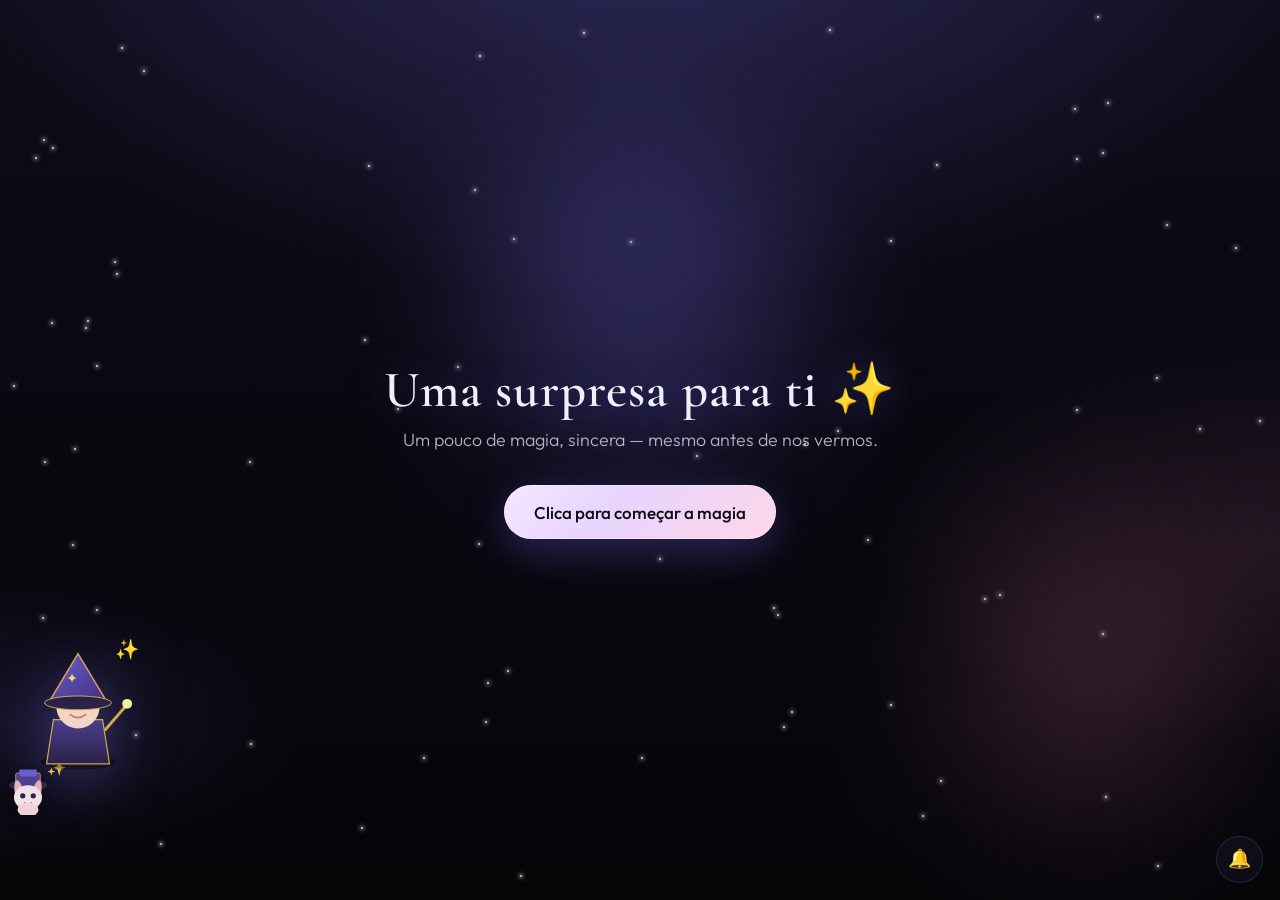
==== index.html @ 9fe5b40e "Surpresa mágica: baralho com elogios e animações Made-with: Cursor" ====
<!DOCTYPE html>
<html lang="pt-BR">
<head>
  <meta charset="UTF-8" />
  <meta name="viewport" content="width=device-width, initial-scale=1.0" />
  <title>Uma surpresa para ti ✨</title>
  <link rel="preconnect" href="https://fonts.googleapis.com" />
  <link rel="preconnect" href="https://fonts.gstatic.com" crossorigin />
  <link href="https://fonts.googleapis.com/css2?family=Cormorant+Garamond:ital,wght@0,500;0,600;1,500&family=Outfit:wght@300;400;500;600&display=swap" rel="stylesheet" />
  <link rel="stylesheet" href="style.css" />
</head>
<body>
  <div class="sky" aria-hidden="true">
    <div class="sky-gradient"></div>
    <div class="stars" id="stars"></div>
    <div class="twinkles" id="twinkles"></div>
  </div>

  <div class="glow-orbs" aria-hidden="true">
    <div class="orb orb-a"></div>
    <div class="orb orb-b"></div>
  </div>

  <!-- Bonequinho mágico (decoração) -->
  <div class="wizard-buddy" aria-hidden="true">
    <svg class="wizard-buddy__svg" viewBox="0 0 120 140" width="120" height="140" role="img">
      <title>Mágico fofo</title>
      <defs>
        <linearGradient id="wizHat" x1="0%" y1="0%" x2="100%" y2="100%">
          <stop offset="0%" style="stop-color:#6b5fd4" />
          <stop offset="100%" style="stop-color:#3d2f7a" />
        </linearGradient>
        <linearGradient id="wizRobe" x1="0%" y1="0%" x2="0%" y2="100%">
          <stop offset="0%" style="stop-color:#4a3f8c" />
          <stop offset="100%" style="stop-color:#2a2248" />
        </linearGradient>
      </defs>
      <ellipse cx="60" cy="128" rx="38" ry="8" fill="rgba(0,0,0,0.35)" />
      <!-- barba -->
      <path d="M38 88 Q60 118 82 88 Q78 102 60 108 Q42 102 38 88" fill="#c9b8e8" opacity="0.9" />
      <!-- robe -->
      <path d="M35 85 L28 130 L92 130 L85 85 Z" fill="url(#wizRobe)" stroke="#d4a84b" stroke-width="1.2" />
      <!-- face -->
      <circle cx="60" cy="72" r="22" fill="#f5d4c8" />
      <!-- olhos -->
      <circle cx="52" cy="70" r="3.5" fill="#2a2248" />
      <circle cx="68" cy="70" r="3.5" fill="#2a2248" />
      <circle cx="53" cy="69" r="1.2" fill="#fff" />
      <circle cx="69" cy="69" r="1.2" fill="#fff" />
      <!-- sorriso -->
      <path d="M52 80 Q60 86 68 80" fill="none" stroke="#c47a6a" stroke-width="1.8" stroke-linecap="round" />
      <!-- chapéu -->
      <path d="M30 68 L60 18 L90 68 Q60 62 30 68 Z" fill="url(#wizHat)" stroke="#d4a84b" stroke-width="1.5" />
      <ellipse cx="60" cy="68" rx="34" ry="7" fill="#2a2248" stroke="#d4a84b" stroke-width="1" />
      <text x="48" y="48" font-size="14" fill="#ffd866">✦</text>
      <!-- varinha -->
      <line x1="88" y1="95" x2="108" y2="72" stroke="#d4a84b" stroke-width="3" stroke-linecap="round" />
      <circle cx="110" cy="69" r="5" fill="#fff8a8" opacity="0.95" />
    </svg>
    <span class="wizard-buddy__spark" aria-hidden="true">✨</span>
  </div>

  <!-- Coelhinho mágico a passar pelo ecrã -->
  <div class="rabbit-runway" aria-hidden="true">
    <div class="rabbit-racer">
      <div class="rabbit-racer__bob">
        <svg class="rabbit-racer__svg" viewBox="0 0 64 56" width="56" height="49" role="img">
          <title>Coelho mágico</title>
          <ellipse cx="32" cy="22" rx="22" ry="6" fill="#2a2248" />
          <rect x="18" y="8" width="28" height="16" rx="2" fill="#4a3f8c" stroke="#d4a84b" stroke-width="1" />
          <rect x="22" y="4" width="20" height="8" rx="1" fill="#6b5fd4" />
          <ellipse cx="22" cy="30" rx="5" ry="14" fill="#e8b4b8" transform="rotate(-12 22 30)" />
          <ellipse cx="42" cy="30" rx="5" ry="14" fill="#e8b4b8" transform="rotate(12 42 30)" />
          <ellipse cx="32" cy="36" rx="16" ry="14" fill="#f5e6e8" />
          <circle cx="26" cy="34" r="3" fill="#2a2248" />
          <circle cx="38" cy="34" r="3" fill="#2a2248" />
          <path d="M28 42 Q32 46 36 42" fill="none" stroke="#c47a6a" stroke-width="1.5" stroke-linecap="round" />
          <ellipse cx="32" cy="50" rx="12" ry="8" fill="#f0d4d8" />
        </svg>
        <span class="rabbit-racer__stars" aria-hidden="true">✨</span>
      </div>
    </div>
  </div>

  <main class="stage">
    <section class="panel intro-panel" id="intro-panel" aria-labelledby="main-title">
      <h1 class="title" id="main-title">Uma surpresa para ti ✨</h1>
      <p class="subtitle">Um pouco de magia, sincera — mesmo antes de nos vermos.</p>
      <button type="button" class="btn btn-primary" id="start-btn">
        Clica para começar a magia
      </button>
    </section>

    <section
      class="panel magic-panel"
      id="magic-panel"
      hidden
      aria-live="polite"
      aria-label="Escolhe as cartas"
    >
      <div class="magic-veil" id="magic-veil"></div>

      <div class="fan-wrap" id="fan-wrap">
        <div class="fan" id="fan" role="group" aria-label="Baralho aberto"></div>
      </div>

      <p class="phase-text" id="phase-text"></p>

      <div class="choice-result" id="choice-result" hidden>
        <p class="log-title" id="log-title">Elogios que já revelaste ✨</p>
        <ul class="compliments-log" id="compliments-log" aria-label="Elogios revelados"></ul>
      </div>
    </section>

    <button
      type="button"
      class="btn-sound"
      id="sound-toggle"
      aria-pressed="true"
      title="Ligar ou desligar sons"
    >
      <span class="sound-on" aria-hidden="true">🔔</span>
      <span class="sound-off" hidden aria-hidden="true">🔕</span>
    </button>
  </main>

  <script src="script.js"></script>
</body>
</html>
---- style.css ----
:root {
  --ink: #0a0a12;
  --ink-mid: #12121f;
  --violet: #6b5fd4;
  --rose: #e879a8;
  --gold: #d4a84b;
  --mist: rgba(230, 228, 255, 0.12);
  --text: #f0eef8;
  --text-soft: rgba(240, 238, 248, 0.72);
  --card-w: clamp(7.5rem, 22vw, 10.5rem);
  --card-w-fan: clamp(7.25rem, 18vw, 10.25rem);
  --radius-card: 0.65rem;
  --font-display: "Cormorant Garamond", Georgia, serif;
  --font-ui: "Outfit", system-ui, sans-serif;
}

*,
*::before,
*::after {
  box-sizing: border-box;
}

html {
  font-size: clamp(15px, 2.4vw, 17px);
}

body {
  margin: 0;
  min-height: 100dvh;
  font-family: var(--font-ui);
  color: var(--text);
  background: var(--ink);
  overflow-x: hidden;
}

.sky {
  position: fixed;
  inset: 0;
  z-index: 0;
  pointer-events: none;
}

.sky-gradient {
  position: absolute;
  inset: 0;
  background:
    radial-gradient(ellipse 100% 80% at 50% -10%, rgba(107, 95, 212, 0.35) 0%, transparent 55%),
    radial-gradient(ellipse 70% 50% at 100% 60%, rgba(232, 121, 168, 0.12) 0%, transparent 45%),
    radial-gradient(ellipse 60% 40% at 0% 80%, rgba(107, 95, 212, 0.15) 0%, transparent 40%),
    linear-gradient(180deg, #0c0c18 0%, #08080f 50%, #050508 100%);
}

.stars,
.twinkles {
  position: absolute;
  inset: 0;
}

.star-dot {
  position: absolute;
  width: 2px;
  height: 2px;
  border-radius: 50%;
  background: #fff;
  box-shadow: 0 0 4px 1px rgba(255, 255, 255, 0.8);
  opacity: 0.85;
  animation: twinkle var(--t, 3s) ease-in-out infinite;
  animation-delay: var(--d, 0s);
}

@keyframes twinkle {
  0%,
  100% {
    opacity: 0.25;
    transform: scale(0.7);
  }
  50% {
    opacity: 1;
    transform: scale(1.15);
  }
}

.twinkle-spark {
  position: absolute;
  width: 3px;
  height: 3px;
  background: radial-gradient(circle, #fff 0%, transparent 70%);
  opacity: 0.5;
  animation: drift 12s linear infinite;
  animation-delay: var(--dd, 0s);
}

@keyframes drift {
  0% {
    transform: translateY(0) translateX(0);
  }
  100% {
    transform: translateY(-100vh) translateX(20px);
  }
}

.glow-orbs {
  position: fixed;
  inset: 0;
  z-index: 1;
  pointer-events: none;
}

.orb {
  position: absolute;
  border-radius: 50%;
  filter: blur(80px);
  opacity: 0.35;
}

.orb-a {
  width: min(50vw, 320px);
  height: min(50vw, 320px);
  background: var(--violet);
  top: 15%;
  left: 50%;
  transform: translateX(-50%);
}

.orb-b {
  width: min(40vw, 260px);
  height: min(40vw, 260px);
  background: var(--rose);
  bottom: 10%;
  right: 5%;
  opacity: 0.2;
}

.wizard-buddy {
  position: fixed;
  z-index: 5;
  left: clamp(0.35rem, 2.5vw, 1.1rem);
  bottom: clamp(5rem, 14vh, 7.5rem);
  pointer-events: none;
  animation: wizard-float 3.8s ease-in-out infinite;
  filter: drop-shadow(0 10px 28px rgba(107, 95, 212, 0.5));
}

.wizard-buddy__svg {
  display: block;
  width: clamp(76px, 24vw, 118px);
  height: auto;
}

.wizard-buddy__spark {
  position: absolute;
  top: 0;
  right: -0.15rem;
  font-size: 1.15rem;
  animation: spark-twinkle 1.6s ease-in-out infinite;
}

@keyframes wizard-float {
  0%,
  100% {
    transform: translateY(0);
  }
  50% {
    transform: translateY(-11px);
  }
}

@keyframes spark-twinkle {
  0%,
  100% {
    opacity: 0.55;
    transform: scale(1);
  }
  50% {
    opacity: 1;
    transform: scale(1.2);
  }
}

.rabbit-runway {
  position: fixed;
  left: 0;
  width: 100%;
  bottom: clamp(3.25rem, 9vh, 6.25rem);
  height: 58px;
  z-index: 4;
  pointer-events: none;
  overflow: hidden;
}

.rabbit-racer {
  position: absolute;
  left: 0;
  bottom: 0;
  will-change: transform;
  animation: rabbit-sprint 20s linear infinite;
}

.rabbit-racer__bob {
  display: inline-block;
  animation: rabbit-hop 0.52s ease-in-out infinite;
}

.rabbit-racer__svg {
  display: block;
  filter: drop-shadow(0 5px 14px rgba(0, 0, 0, 0.45));
}

.rabbit-racer__stars {
  position: absolute;
  top: -8px;
  right: -10px;
  font-size: 0.9rem;
  animation: spark-twinkle 1.1s ease-in-out infinite;
}

@keyframes rabbit-sprint {
  0% {
    transform: translateX(-90px);
  }
  100% {
    transform: translateX(calc(100vw + 90px));
  }
}

@keyframes rabbit-hop {
  0%,
  100% {
    transform: translateY(0);
  }
  50% {
    transform: translateY(-14px);
  }
}

.stage {
  position: relative;
  z-index: 2;
  min-height: 100dvh;
  display: flex;
  align-items: center;
  justify-content: center;
  padding: clamp(1.25rem, 4vw, 2.5rem);
}

.panel {
  width: min(100%, 52rem);
  text-align: center;
}

.intro-panel {
  animation: enter-up 1s ease-out both;
}

@keyframes enter-up {
  from {
    opacity: 0;
    transform: translateY(18px);
  }
  to {
    opacity: 1;
    transform: translateY(0);
  }
}

.intro-panel.is-out {
  animation: fade-out 0.7s ease forwards;
  pointer-events: none;
}

@keyframes fade-out {
  to {
    opacity: 0;
    transform: scale(0.98);
  }
}

.title {
  font-family: var(--font-display);
  font-weight: 600;
  font-size: clamp(2rem, 6vw, 3rem);
  line-height: 1.15;
  margin: 0 0 0.5rem;
  letter-spacing: 0.02em;
  text-shadow: 0 0 40px rgba(107, 95, 212, 0.45);
}

.subtitle {
  margin: 0 0 2rem;
  color: var(--text-soft);
  font-weight: 300;
  font-size: 1.05rem;
}

.btn {
  font-family: var(--font-ui);
  font-weight: 500;
  font-size: 1rem;
  padding: 0.95em 1.75em;
  border: none;
  border-radius: 999px;
  cursor: pointer;
  transition: transform 0.2s ease, box-shadow 0.2s ease;
}

.btn-primary {
  color: var(--ink);
  background: linear-gradient(135deg, #f5e6ff 0%, #e8d4ff 40%, #ffd6e8 100%);
  box-shadow:
    0 0 0 1px rgba(255, 255, 255, 0.35) inset,
    0 12px 40px rgba(107, 95, 212, 0.35);
}

.btn-primary:hover {
  transform: translateY(-2px);
  box-shadow:
    0 0 0 1px rgba(255, 255, 255, 0.45) inset,
    0 16px 48px rgba(232, 121, 168, 0.3);
}

.btn-primary:active {
  transform: translateY(0);
}

.btn-primary:disabled {
  opacity: 0.6;
  cursor: wait;
  transform: none;
}

.magic-panel {
  position: relative;
  display: flex;
  flex-direction: column;
  align-items: center;
  gap: 1.75rem;
  opacity: 0;
  animation: fade-in 0.9s ease 0.35s forwards;
}

.magic-panel[hidden] {
  display: none !important;
}

@keyframes fade-in {
  to {
    opacity: 1;
  }
}

.magic-veil {
  position: fixed;
  inset: 0;
  z-index: -1;
  margin: calc(-50dvh + 50%) calc(-50vw + 50%);
  width: 100vw;
  height: 100dvh;
  pointer-events: none;
  opacity: 0;
  background: radial-gradient(circle at 50% 40%, rgba(107, 95, 212, 0.25) 0%, transparent 55%);
  transition: opacity 1.2s ease;
}

.magic-veil.is-lit {
  opacity: 1;
}

.fan-wrap {
  perspective: 1200px;
  width: 100%;
  max-width: 52rem;
  margin: 0 auto;
  padding: 0.35rem clamp(0.35rem, 2vw, 1rem) 0.75rem;
  overflow-x: auto;
  overflow-y: visible;
  -webkit-overflow-scrolling: touch;
  scrollbar-color: rgba(212, 168, 75, 0.45) rgba(255, 255, 255, 0.06);
  scrollbar-width: thin;
}

.fan-wrap.pop-in .fan {
  animation: fan-enter 0.85s cubic-bezier(0.34, 1.12, 0.64, 1) both;
}

@keyframes fan-enter {
  from {
    opacity: 0;
    transform: translateY(1.25rem) rotateX(14deg) scale(0.94);
  }
  to {
    opacity: 1;
    transform: translateY(0) rotateX(0deg) scale(1);
  }
}

.fan {
  display: flex;
  flex-wrap: wrap;
  justify-content: center;
  align-content: flex-start;
  align-items: flex-start;
  gap: clamp(0.65rem, 2.2vw, 1.25rem);
  width: max-content;
  max-width: 100%;
  min-width: min(100%, max-content);
  margin: 0 auto;
  min-height: calc(var(--card-w-fan) * 1.42 + 0.5rem);
  padding-bottom: 0.35rem;
  transform-style: preserve-3d;
}

.pick-card {
  position: relative;
  flex: 0 0 auto;
  padding: 0;
  border: none;
  background: transparent;
  cursor: pointer;
  transform-origin: 50% 100%;
  transition: transform 0.3s ease, filter 0.25s ease;
  -webkit-tap-highlight-color: transparent;
}

.pick-card:nth-child(odd) {
  transform: rotate(-2.5deg);
}

.pick-card:nth-child(even) {
  transform: rotate(2.5deg);
}

.pick-card:focus-visible {
  outline: 2px solid rgba(212, 168, 75, 0.9);
  outline-offset: 6px;
  border-radius: var(--radius-card);
}

.pick-card.is-revealed {
  cursor: default;
  transform: rotate(0deg) scale(1.02);
  filter: drop-shadow(0 0 18px rgba(212, 168, 75, 0.35));
}

.pick-card-inner {
  display: block;
  transition: transform 0.28s ease;
}

.pick-card:hover:not(.is-revealed) .pick-card-inner {
  transform: translateY(-10px) scale(1.04);
}

.fan-card-flip {
  width: var(--card-w-fan);
  height: calc(var(--card-w-fan) * 1.4);
  perspective: 900px;
}

.fan-card-flip .card-flip-inner {
  position: relative;
  width: 100%;
  height: 100%;
  transform-style: preserve-3d;
  transition: transform 0.95s cubic-bezier(0.4, 0, 0.2, 1);
}

.fan-card-flip .card-flip-inner.is-flipped {
  transform: rotateY(180deg);
}

.fan-card-flip .card {
  width: var(--card-w-fan);
  height: calc(var(--card-w-fan) * 1.4);
}

.fan-card-flip .card--back,
.fan-card-flip .card--face {
  position: absolute;
  inset: 0;
  backface-visibility: hidden;
  -webkit-backface-visibility: hidden;
}

.fan-card-flip .card--face {
  transform: rotateY(180deg);
}

.card--face.card--compliment {
  display: flex;
  flex-direction: column;
  align-items: center;
  justify-content: center;
  padding: 0.55rem 0.5rem 0.65rem;
  text-align: center;
  gap: 0.35rem;
}

.card-face-mark {
  position: absolute;
  top: 0.45rem;
  left: 50%;
  transform: translateX(-50%);
  font-size: 1.05rem;
  line-height: 1;
  opacity: 0.9;
}

.card-compliment-text {
  font-family: var(--font-display);
  font-size: clamp(0.78rem, 2.15vw, 1rem);
  line-height: 1.38;
  font-weight: 600;
  font-style: italic;
  margin: 1.15rem 0 0;
  color: #2a2238;
  max-height: calc(var(--card-w-fan) * 1.15);
  overflow: hidden;
  display: -webkit-box;
  -webkit-line-clamp: 7;
  -webkit-box-orient: vertical;
}

.card {
  width: var(--card-w);
  height: calc(var(--card-w) * 1.4);
  border-radius: var(--radius-card);
  box-shadow:
    0 4px 6px rgba(0, 0, 0, 0.35),
    0 18px 40px rgba(0, 0, 0, 0.45);
}

.card--back {
  background:
    linear-gradient(145deg, rgba(255, 255, 255, 0.1) 0%, transparent 40%),
    linear-gradient(135deg, #1e1a35 0%, #2d2650 35%, #1a1530 100%);
  border: 2px solid rgba(212, 168, 75, 0.55);
  background-image:
    radial-gradient(circle at 30% 30%, rgba(212, 168, 75, 0.15) 0%, transparent 45%),
    repeating-linear-gradient(
      -28deg,
      transparent,
      transparent 3px,
      rgba(212, 168, 75, 0.06) 3px,
      rgba(212, 168, 75, 0.06) 4px
    ),
    linear-gradient(135deg, #1e1a35 0%, #2d2650 50%, #15122a 100%);
}

.card--face {
  background: linear-gradient(165deg, #fdfcff 0%, #f0e8ff 100%);
  border: 1px solid rgba(0, 0, 0, 0.08);
  display: grid;
  place-items: center;
  position: relative;
  color: #1a1528;
}

.card--face.is-red {
  color: #c41e3a;
}

.card-corner {
  position: absolute;
  display: flex;
  flex-direction: column;
  align-items: center;
  font-family: var(--font-display);
  line-height: 1;
  font-weight: 600;
}

.card-corner--tl {
  top: 0.5rem;
  left: 0.55rem;
  font-size: clamp(0.95rem, 3vw, 1.15rem);
}

.card-corner--br {
  bottom: 0.5rem;
  right: 0.55rem;
  transform: rotate(180deg);
  font-size: clamp(0.95rem, 3vw, 1.15rem);
}

.card-center-suit {
  font-size: clamp(2.5rem, 10vw, 3.75rem);
  opacity: 0.92;
}

.card-rank {
  display: block;
}

.card-suit {
  display: block;
  font-size: 0.95em;
  margin-top: 0.1em;
}

.phase-text {
  font-family: var(--font-display);
  font-size: clamp(1.2rem, 3.6vw, 1.55rem);
  font-style: italic;
  color: var(--text-soft);
  margin: 0;
  min-height: 2.5em;
  max-width: 24rem;
  line-height: 1.45;
  opacity: 0;
  transform: translateY(10px);
  transition: opacity 0.75s ease, transform 0.75s ease;
}

.phase-text.phase-text--show {
  opacity: 1;
  transform: translateY(0);
}

.choice-result {
  width: 100%;
  max-width: 32rem;
  margin: 0.75rem auto 0;
  text-align: left;
}

.choice-result[hidden] {
  display: none !important;
}

.log-title {
  font-family: var(--font-display);
  font-size: clamp(1.05rem, 3vw, 1.3rem);
  font-weight: 600;
  margin: 0 0 0.65rem;
  color: var(--text-soft);
  text-align: center;
}

.compliments-log {
  list-style: none;
  margin: 0;
  padding: 0;
  display: flex;
  flex-direction: column;
  gap: 0.55rem;
}

.compliments-log li {
  font-family: var(--font-display);
  font-size: clamp(0.95rem, 2.8vw, 1.12rem);
  line-height: 1.45;
  padding: 0.65rem 0.85rem;
  border-radius: 0.65rem;
  background: rgba(255, 255, 255, 0.06);
  border: 1px solid rgba(212, 168, 75, 0.2);
  color: var(--text);
  animation: log-item-in 0.55s ease both;
}

@keyframes log-item-in {
  from {
    opacity: 0;
    transform: translateX(-8px);
  }
  to {
    opacity: 1;
    transform: translateX(0);
  }
}

.btn-sound {
  position: fixed;
  bottom: 1rem;
  right: 1rem;
  z-index: 10;
  width: 2.75rem;
  height: 2.75rem;
  border-radius: 50%;
  border: 1px solid var(--mist);
  background: rgba(20, 18, 35, 0.65);
  backdrop-filter: blur(8px);
  cursor: pointer;
  font-size: 1.1rem;
  line-height: 1;
  display: grid;
  place-items: center;
  transition: background 0.2s ease, transform 0.2s ease;
}

.btn-sound:hover {
  background: rgba(40, 36, 65, 0.8);
  transform: scale(1.05);
}

.btn-sound[aria-pressed="false"] {
  opacity: 0.75;
}

@media (prefers-reduced-motion: reduce) {
  *,
  *::before,
  *::after {
    animation-duration: 0.01ms !important;
    animation-iteration-count: 1 !important;
    transition-duration: 0.01ms !important;
  }

  .intro-panel {
    animation: none;
    opacity: 1;
  }

  .magic-panel {
    animation: none;
    opacity: 1;
  }

  .fan-card-flip .card-flip-inner {
    transition: none;
  }

  .fan-card-flip .card-flip-inner.is-flipped {
    transform: rotateY(180deg);
  }

  .wizard-buddy,
  .rabbit-racer,
  .rabbit-racer__bob,
  .wizard-buddy__spark,
  .rabbit-racer__stars {
    animation: none !important;
  }

  .rabbit-racer {
    transform: translateX(35vw);
  }
}

@media (max-width: 520px) {
  .wizard-buddy {
    bottom: auto;
    top: clamp(4.5rem, 14vw, 6rem);
    left: 0.35rem;
  }

  .rabbit-runway {
    bottom: 3.5rem;
  }
}

@media (min-width: 900px) {
  .rabbit-racer {
    animation-duration: 26s;
  }
}
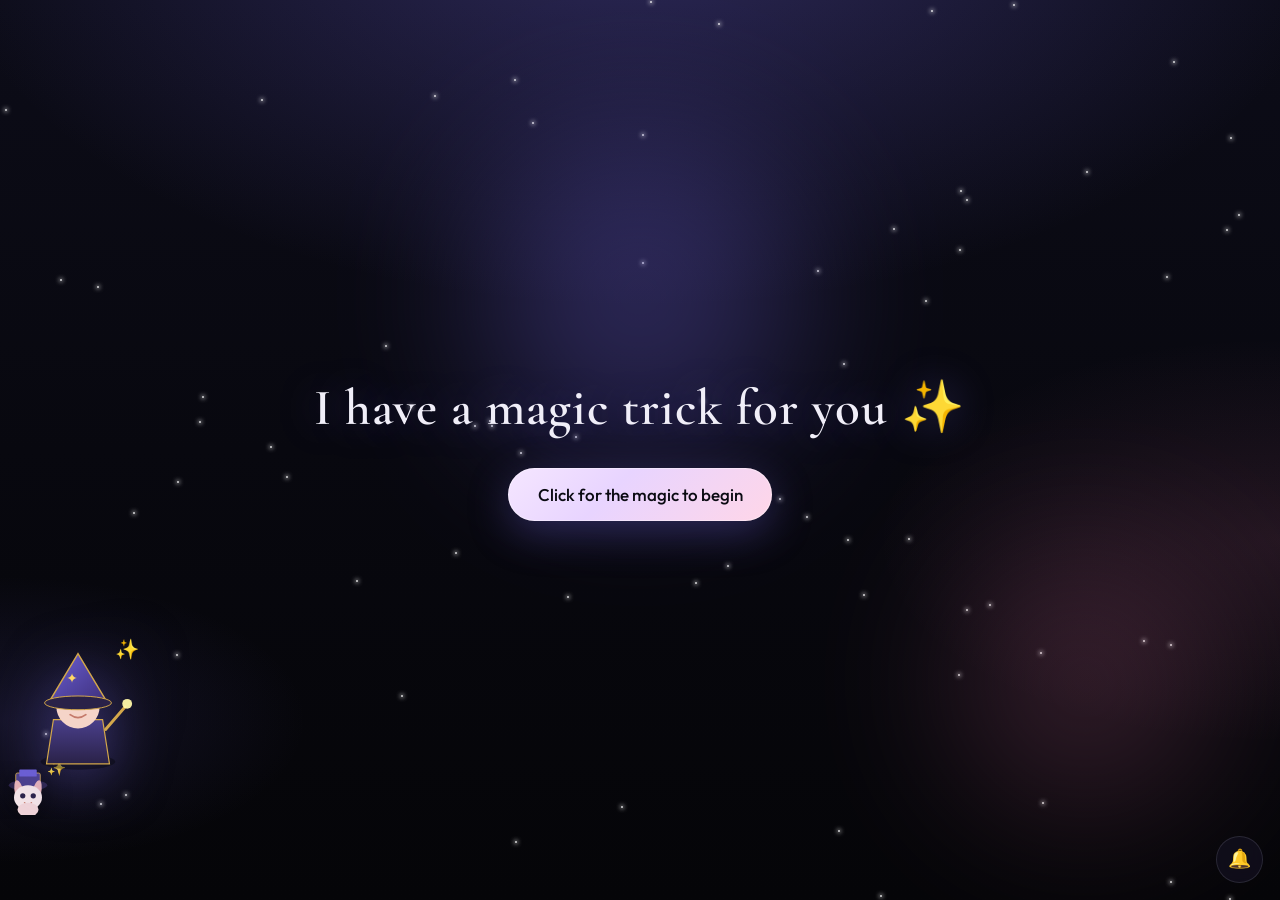
==== commit 43e03f77: "Switch site copy to English; simplify intro headline and CTA Made-with: Cursor" ====
--- a/index.html
+++ b/index.html
@@ -1,9 +1,9 @@
 <!DOCTYPE html>
-<html lang="pt-BR">
+<html lang="en">
 <head>
   <meta charset="UTF-8" />
   <meta name="viewport" content="width=device-width, initial-scale=1.0" />
-  <title>Uma surpresa para ti ✨</title>
+  <title>I have a magic trick for you ✨</title>
   <link rel="preconnect" href="https://fonts.googleapis.com" />
   <link rel="preconnect" href="https://fonts.gstatic.com" crossorigin />
   <link href="https://fonts.googleapis.com/css2?family=Cormorant+Garamond:ital,wght@0,500;0,600;1,500&family=Outfit:wght@300;400;500;600&display=swap" rel="stylesheet" />
@@ -21,10 +21,9 @@
     <div class="orb orb-b"></div>
   </div>
 
-  <!-- Bonequinho mágico (decoração) -->
   <div class="wizard-buddy" aria-hidden="true">
     <svg class="wizard-buddy__svg" viewBox="0 0 120 140" width="120" height="140" role="img">
-      <title>Mágico fofo</title>
+      <title>Friendly little wizard</title>
       <defs>
         <linearGradient id="wizHat" x1="0%" y1="0%" x2="100%" y2="100%">
           <stop offset="0%" style="stop-color:#6b5fd4" />
@@ -60,12 +59,11 @@
     <span class="wizard-buddy__spark" aria-hidden="true">✨</span>
   </div>
 
-  <!-- Coelhinho mágico a passar pelo ecrã -->
   <div class="rabbit-runway" aria-hidden="true">
     <div class="rabbit-racer">
       <div class="rabbit-racer__bob">
         <svg class="rabbit-racer__svg" viewBox="0 0 64 56" width="56" height="49" role="img">
-          <title>Coelho mágico</title>
+          <title>Magic rabbit</title>
           <ellipse cx="32" cy="22" rx="22" ry="6" fill="#2a2248" />
           <rect x="18" y="8" width="28" height="16" rx="2" fill="#4a3f8c" stroke="#d4a84b" stroke-width="1" />
           <rect x="22" y="4" width="20" height="8" rx="1" fill="#6b5fd4" />
@@ -84,10 +82,9 @@
 
   <main class="stage">
     <section class="panel intro-panel" id="intro-panel" aria-labelledby="main-title">
-      <h1 class="title" id="main-title">Uma surpresa para ti ✨</h1>
-      <p class="subtitle">Um pouco de magia, sincera — mesmo antes de nos vermos.</p>
+      <h1 class="title" id="main-title">I have a magic trick for you ✨</h1>
       <button type="button" class="btn btn-primary" id="start-btn">
-        Clica para começar a magia
+        Click for the magic to begin
       </button>
     </section>
 
@@ -96,19 +93,19 @@
       id="magic-panel"
       hidden
       aria-live="polite"
-      aria-label="Escolhe as cartas"
+      aria-label="Choose your cards"
     >
       <div class="magic-veil" id="magic-veil"></div>
 
       <div class="fan-wrap" id="fan-wrap">
-        <div class="fan" id="fan" role="group" aria-label="Baralho aberto"></div>
+        <div class="fan" id="fan" role="group" aria-label="Spread deck"></div>
       </div>
 
       <p class="phase-text" id="phase-text"></p>
 
       <div class="choice-result" id="choice-result" hidden>
-        <p class="log-title" id="log-title">Elogios que já revelaste ✨</p>
-        <ul class="compliments-log" id="compliments-log" aria-label="Elogios revelados"></ul>
+        <p class="log-title" id="log-title">Compliments you have revealed ✨</p>
+        <ul class="compliments-log" id="compliments-log" aria-label="Revealed compliments"></ul>
       </div>
     </section>
 
@@ -117,7 +114,7 @@
       class="btn-sound"
       id="sound-toggle"
       aria-pressed="true"
-      title="Ligar ou desligar sons"
+      title="Turn sound on or off"
     >
       <span class="sound-on" aria-hidden="true">🔔</span>
       <span class="sound-off" hidden aria-hidden="true">🔕</span>
--- a/style.css
+++ b/style.css
@@ -280,7 +280,7 @@
   font-weight: 600;
   font-size: clamp(2rem, 6vw, 3rem);
   line-height: 1.15;
-  margin: 0 0 0.5rem;
+  margin: 0 0 1.75rem;
   letter-spacing: 0.02em;
   text-shadow: 0 0 40px rgba(107, 95, 212, 0.45);
 }
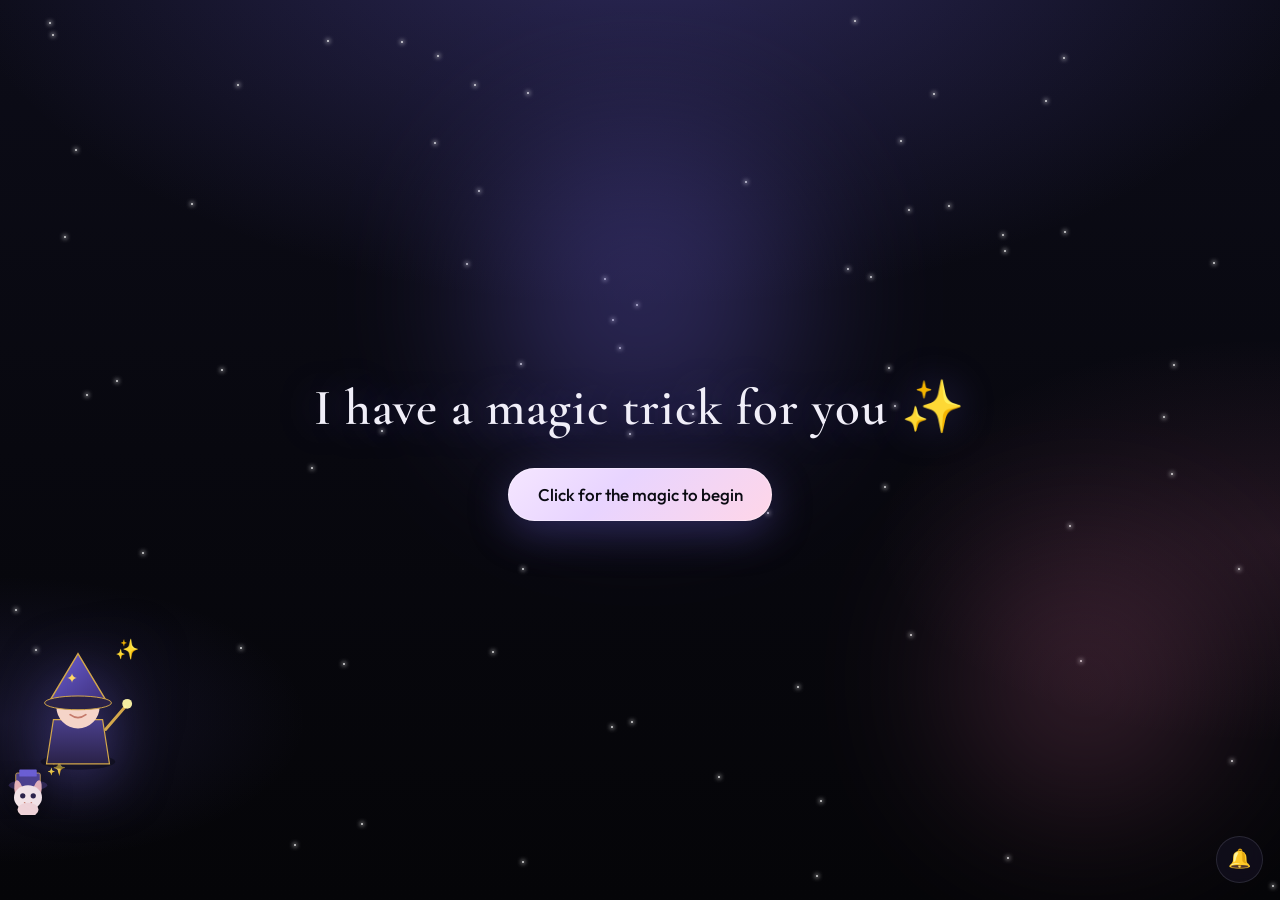
==== commit 228d76e9: "One word per card; assemble phrase in sentence order Made-with: Cursor" ====
--- a/index.html
+++ b/index.html
@@ -104,8 +104,8 @@
       <p class="phase-text" id="phase-text"></p>
 
       <div class="choice-result" id="choice-result" hidden>
-        <p class="log-title" id="log-title">Compliments you have revealed ✨</p>
-        <ul class="compliments-log" id="compliments-log" aria-label="Revealed compliments"></ul>
+        <p class="log-title" id="log-title">Your message ✨</p>
+        <p class="sentence-assembly" id="sentence-assembly" aria-live="polite"></p>
       </div>
     </section>
 
--- a/style.css
+++ b/style.css
@@ -507,7 +507,7 @@
 
 .card-compliment-text {
   font-family: var(--font-display);
-  font-size: clamp(0.78rem, 2.15vw, 1rem);
+  font-size: clamp(1.05rem, 3.2vw, 1.35rem);
   line-height: 1.38;
   font-weight: 600;
   font-style: italic;
@@ -634,6 +634,39 @@
   margin: 0 0 0.65rem;
   color: var(--text-soft);
   text-align: center;
+}
+
+.sentence-assembly {
+  font-family: var(--font-display);
+  font-size: clamp(1.15rem, 3.4vw, 1.45rem);
+  font-weight: 600;
+  font-style: italic;
+  line-height: 1.5;
+  margin: 0;
+  padding: 0.85rem 1rem;
+  border-radius: 0.65rem;
+  background: rgba(255, 255, 255, 0.06);
+  border: 1px solid rgba(212, 168, 75, 0.2);
+  color: var(--text);
+  text-align: center;
+  display: flex;
+  flex-wrap: wrap;
+  justify-content: center;
+  gap: 0.35rem 0.5rem;
+}
+
+.word-slot {
+  min-width: 2.25rem;
+  padding: 0.2rem 0.35rem;
+  border-radius: 0.35rem;
+  background: rgba(255, 255, 255, 0.04);
+  color: var(--text-soft);
+  transition: color 0.35s ease, background 0.35s ease;
+}
+
+.word-slot.is-revealed {
+  color: var(--text);
+  background: rgba(212, 168, 75, 0.12);
 }
 
 .compliments-log {
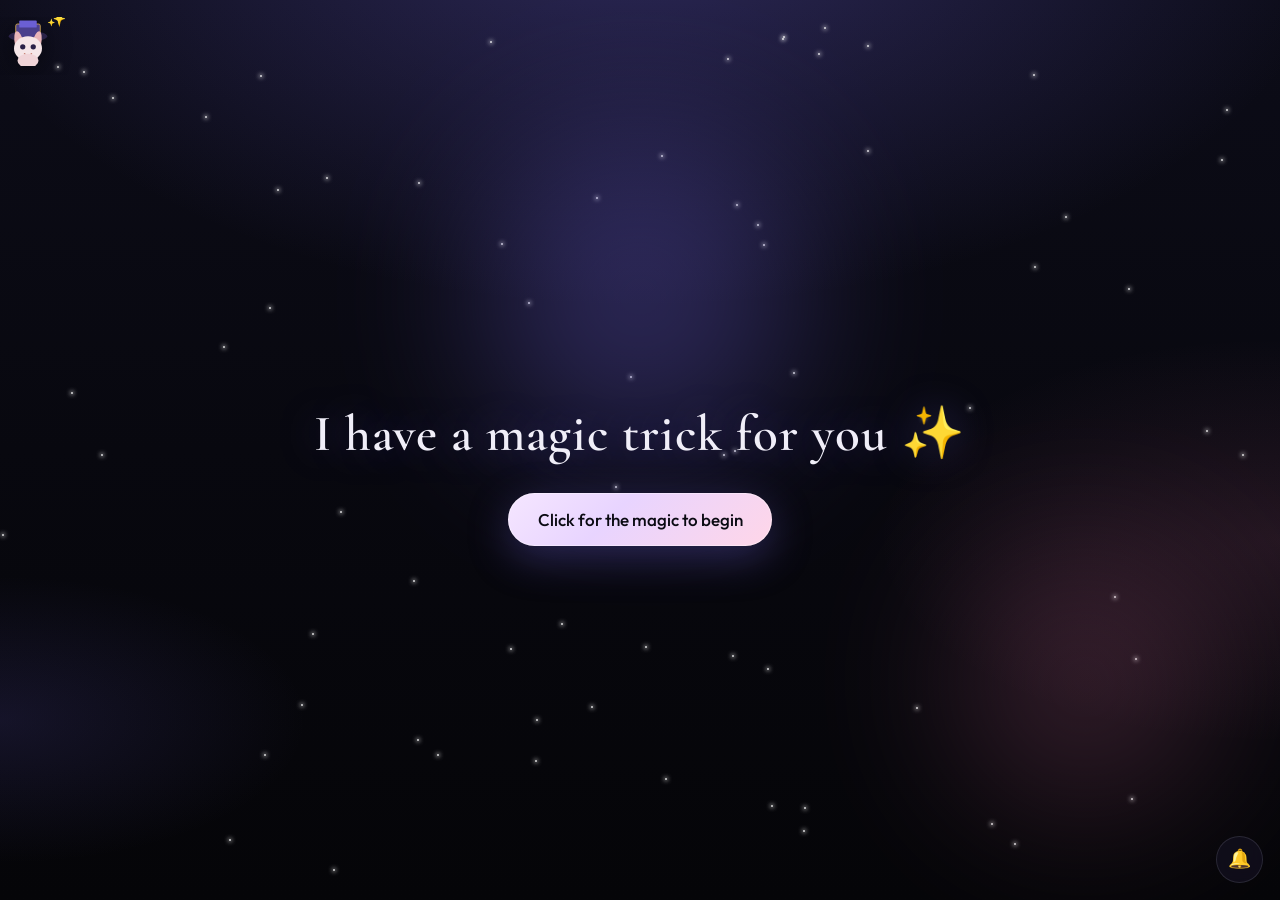
==== commit bb35b48f: "Finale: coração te quiero; coelho no topo; remove mago Made-with: Cursor" ====
--- a/index.html
+++ b/index.html
@@ -19,44 +19,6 @@
   <div class="glow-orbs" aria-hidden="true">
     <div class="orb orb-a"></div>
     <div class="orb orb-b"></div>
-  </div>
-
-  <div class="wizard-buddy" aria-hidden="true">
-    <svg class="wizard-buddy__svg" viewBox="0 0 120 140" width="120" height="140" role="img">
-      <title>Friendly little wizard</title>
-      <defs>
-        <linearGradient id="wizHat" x1="0%" y1="0%" x2="100%" y2="100%">
-          <stop offset="0%" style="stop-color:#6b5fd4" />
-          <stop offset="100%" style="stop-color:#3d2f7a" />
-        </linearGradient>
-        <linearGradient id="wizRobe" x1="0%" y1="0%" x2="0%" y2="100%">
-          <stop offset="0%" style="stop-color:#4a3f8c" />
-          <stop offset="100%" style="stop-color:#2a2248" />
-        </linearGradient>
-      </defs>
-      <ellipse cx="60" cy="128" rx="38" ry="8" fill="rgba(0,0,0,0.35)" />
-      <!-- barba -->
-      <path d="M38 88 Q60 118 82 88 Q78 102 60 108 Q42 102 38 88" fill="#c9b8e8" opacity="0.9" />
-      <!-- robe -->
-      <path d="M35 85 L28 130 L92 130 L85 85 Z" fill="url(#wizRobe)" stroke="#d4a84b" stroke-width="1.2" />
-      <!-- face -->
-      <circle cx="60" cy="72" r="22" fill="#f5d4c8" />
-      <!-- olhos -->
-      <circle cx="52" cy="70" r="3.5" fill="#2a2248" />
-      <circle cx="68" cy="70" r="3.5" fill="#2a2248" />
-      <circle cx="53" cy="69" r="1.2" fill="#fff" />
-      <circle cx="69" cy="69" r="1.2" fill="#fff" />
-      <!-- sorriso -->
-      <path d="M52 80 Q60 86 68 80" fill="none" stroke="#c47a6a" stroke-width="1.8" stroke-linecap="round" />
-      <!-- chapéu -->
-      <path d="M30 68 L60 18 L90 68 Q60 62 30 68 Z" fill="url(#wizHat)" stroke="#d4a84b" stroke-width="1.5" />
-      <ellipse cx="60" cy="68" rx="34" ry="7" fill="#2a2248" stroke="#d4a84b" stroke-width="1" />
-      <text x="48" y="48" font-size="14" fill="#ffd866">✦</text>
-      <!-- varinha -->
-      <line x1="88" y1="95" x2="108" y2="72" stroke="#d4a84b" stroke-width="3" stroke-linecap="round" />
-      <circle cx="110" cy="69" r="5" fill="#fff8a8" opacity="0.95" />
-    </svg>
-    <span class="wizard-buddy__spark" aria-hidden="true">✨</span>
   </div>
 
   <div class="rabbit-runway" aria-hidden="true">
@@ -121,6 +83,47 @@
     </button>
   </main>
 
+  <div
+    class="finale-overlay"
+    id="finale-overlay"
+    hidden
+    role="dialog"
+    aria-modal="true"
+    aria-labelledby="finale-title"
+    aria-hidden="true"
+  >
+    <div class="finale-backdrop" aria-hidden="true"></div>
+    <div class="finale-content">
+      <div class="finale-sparkles" id="finale-sparkles" aria-hidden="true"></div>
+      <div class="finale-heart-wrap">
+        <svg class="finale-heart-svg" viewBox="0 0 200 190" width="280" height="266" aria-hidden="true">
+          <defs>
+            <linearGradient id="finaleHeartGrad" x1="0%" y1="0%" x2="100%" y2="100%">
+              <stop offset="0%" stop-color="#ff8fab" />
+              <stop offset="45%" stop-color="#c9184a" />
+              <stop offset="100%" stop-color="#ff5d8f" />
+            </linearGradient>
+            <filter id="finaleHeartGlow" x="-40%" y="-40%" width="180%" height="180%">
+              <feGaussianBlur stdDeviation="3" result="blur" />
+              <feMerge>
+                <feMergeNode in="blur" />
+                <feMergeNode in="SourceGraphic" />
+              </feMerge>
+            </filter>
+          </defs>
+          <path
+            class="finale-heart-path"
+            fill="url(#finaleHeartGrad)"
+            filter="url(#finaleHeartGlow)"
+            d="M100 178 C24 108 4 62 4 42 C4 17 24 2 49 2 C72 2 88 16 100 36 C112 16 128 2 151 2 C176 2 196 17 196 42 C196 62 176 108 100 178Z"
+          />
+        </svg>
+        <p class="finale-words" id="finale-title">te quiero</p>
+      </div>
+      <p class="finale-magic-line" aria-hidden="true">✦ ✨ ✦</p>
+    </div>
+  </div>
+
   <script src="script.js"></script>
 </body>
 </html>
--- a/style.css
+++ b/style.css
@@ -131,40 +131,6 @@
   opacity: 0.2;
 }
 
-.wizard-buddy {
-  position: fixed;
-  z-index: 5;
-  left: clamp(0.35rem, 2.5vw, 1.1rem);
-  bottom: clamp(5rem, 14vh, 7.5rem);
-  pointer-events: none;
-  animation: wizard-float 3.8s ease-in-out infinite;
-  filter: drop-shadow(0 10px 28px rgba(107, 95, 212, 0.5));
-}
-
-.wizard-buddy__svg {
-  display: block;
-  width: clamp(76px, 24vw, 118px);
-  height: auto;
-}
-
-.wizard-buddy__spark {
-  position: absolute;
-  top: 0;
-  right: -0.15rem;
-  font-size: 1.15rem;
-  animation: spark-twinkle 1.6s ease-in-out infinite;
-}
-
-@keyframes wizard-float {
-  0%,
-  100% {
-    transform: translateY(0);
-  }
-  50% {
-    transform: translateY(-11px);
-  }
-}
-
 @keyframes spark-twinkle {
   0%,
   100% {
@@ -180,10 +146,11 @@
 .rabbit-runway {
   position: fixed;
   left: 0;
+  top: clamp(0.5rem, 2.5vh, 1rem);
+  bottom: auto;
   width: 100%;
-  bottom: clamp(3.25rem, 9vh, 6.25rem);
   height: 58px;
-  z-index: 4;
+  z-index: 6;
   pointer-events: none;
   overflow: hidden;
 }
@@ -191,7 +158,8 @@
 .rabbit-racer {
   position: absolute;
   left: 0;
-  bottom: 0;
+  top: 0;
+  bottom: auto;
   will-change: transform;
   animation: rabbit-sprint 20s linear infinite;
 }
@@ -240,7 +208,7 @@
   display: flex;
   align-items: center;
   justify-content: center;
-  padding: clamp(1.25rem, 4vw, 2.5rem);
+  padding: clamp(4.25rem, 11vh, 5.5rem) clamp(1.25rem, 4vw, 2.5rem) clamp(1.25rem, 4vw, 2.5rem);
 }
 
 .panel {
@@ -441,12 +409,43 @@
   filter: drop-shadow(0 0 18px rgba(212, 168, 75, 0.35));
 }
 
+@keyframes card-vanish-magic {
+  0% {
+    opacity: 1;
+    filter: drop-shadow(0 0 18px rgba(212, 168, 75, 0.45));
+    transform: rotate(0deg) scale(1.02);
+  }
+  40% {
+    opacity: 1;
+    filter:
+      drop-shadow(0 0 36px rgba(255, 220, 130, 0.95))
+      drop-shadow(0 0 24px rgba(107, 95, 212, 0.65));
+    transform: rotate(8deg) scale(1.12);
+  }
+  100% {
+    opacity: 0;
+    filter: blur(16px) brightness(2);
+    transform: rotate(-24deg) scale(0);
+  }
+}
+
+.pick-card.is-vanishing {
+  pointer-events: none;
+  transition: none !important;
+  animation: card-vanish-magic 0.88s cubic-bezier(0.4, 0, 0.2, 1) forwards;
+  z-index: 8;
+}
+
+.pick-card.is-gone {
+  display: none;
+}
+
 .pick-card-inner {
   display: block;
   transition: transform 0.28s ease;
 }
 
-.pick-card:hover:not(.is-revealed) .pick-card-inner {
+.pick-card:hover:not(.is-revealed):not(.is-vanishing) .pick-card-inner {
   transform: translateY(-10px) scale(1.04);
 }
 
@@ -729,6 +728,169 @@
   opacity: 0.75;
 }
 
+.finale-overlay {
+  position: fixed;
+  inset: 0;
+  z-index: 100;
+  display: flex;
+  align-items: center;
+  justify-content: center;
+  padding: clamp(1rem, 4vw, 2rem);
+  opacity: 0;
+  visibility: hidden;
+  transition:
+    opacity 0.95s ease,
+    visibility 0.95s ease;
+  pointer-events: none;
+}
+
+.finale-overlay[hidden] {
+  display: none !important;
+}
+
+.finale-overlay.is-visible {
+  display: flex !important;
+  opacity: 1;
+  visibility: visible;
+  pointer-events: auto;
+}
+
+.finale-backdrop {
+  position: absolute;
+  inset: 0;
+  background: radial-gradient(ellipse 90% 70% at 50% 45%, rgba(201, 24, 74, 0.22) 0%, transparent 55%),
+    rgba(8, 6, 18, 0.72);
+  backdrop-filter: blur(10px);
+  -webkit-backdrop-filter: blur(10px);
+}
+
+.finale-content {
+  position: relative;
+  z-index: 2;
+  text-align: center;
+  max-width: min(100%, 28rem);
+}
+
+.finale-sparkles {
+  position: absolute;
+  inset: -20% -30% -25% -30%;
+  pointer-events: none;
+  overflow: visible;
+}
+
+.finale-sparkles span {
+  position: absolute;
+  font-size: clamp(0.85rem, 3vw, 1.25rem);
+  opacity: 0;
+  animation: finale-sparkle-float 3.2s ease-in-out infinite;
+  text-shadow: 0 0 12px rgba(255, 220, 140, 0.9);
+}
+
+.finale-overlay.is-visible .finale-sparkles span {
+  opacity: 1;
+}
+
+@keyframes finale-sparkle-float {
+  0%,
+  100% {
+    transform: translateY(0) scale(0.85) rotate(0deg);
+    opacity: 0.35;
+  }
+  50% {
+    transform: translateY(-18px) scale(1.15) rotate(12deg);
+    opacity: 1;
+  }
+}
+
+.finale-heart-wrap {
+  position: relative;
+  display: flex;
+  flex-direction: column;
+  align-items: center;
+  gap: 0.35rem;
+  animation: finale-heartbeat 1.35s ease-in-out infinite;
+}
+
+@keyframes finale-heartbeat {
+  0%,
+  100% {
+    transform: scale(1);
+    filter: drop-shadow(0 0 28px rgba(255, 105, 150, 0.55));
+  }
+  50% {
+    transform: scale(1.06);
+    filter: drop-shadow(0 0 48px rgba(255, 180, 200, 0.85));
+  }
+}
+
+.finale-heart-svg {
+  width: min(72vw, 280px);
+  height: auto;
+  display: block;
+}
+
+.finale-heart-path {
+  animation: finale-heart-glow 2.2s ease-in-out infinite;
+}
+
+@keyframes finale-heart-glow {
+  0%,
+  100% {
+    opacity: 1;
+  }
+  50% {
+    opacity: 0.92;
+  }
+}
+
+.finale-words {
+  font-family: var(--font-display);
+  font-size: clamp(2.75rem, 11vw, 4.75rem);
+  font-weight: 600;
+  font-style: italic;
+  line-height: 1.05;
+  margin: 0;
+  padding: 0 0.25rem;
+  color: #fff5f8;
+  letter-spacing: 0.02em;
+  text-shadow:
+    0 0 24px rgba(255, 150, 190, 0.95),
+    0 0 56px rgba(201, 24, 74, 0.65),
+    0 2px 0 rgba(90, 10, 40, 0.35);
+  animation: finale-text-shine 2.8s ease-in-out infinite;
+}
+
+@keyframes finale-text-shine {
+  0%,
+  100% {
+    filter: brightness(1);
+  }
+  50% {
+    filter: brightness(1.2);
+  }
+}
+
+.finale-magic-line {
+  margin: 1.25rem 0 0;
+  font-size: clamp(1rem, 3.5vw, 1.35rem);
+  letter-spacing: 0.65em;
+  color: rgba(255, 230, 180, 0.9);
+  text-shadow: 0 0 20px rgba(212, 168, 75, 0.7);
+  animation: finale-sparkle-line 2s ease-in-out infinite;
+}
+
+@keyframes finale-sparkle-line {
+  0%,
+  100% {
+    opacity: 0.65;
+    transform: scale(1);
+  }
+  50% {
+    opacity: 1;
+    transform: scale(1.05);
+  }
+}
+
 @media (prefers-reduced-motion: reduce) {
   *,
   *::before,
@@ -756,28 +918,40 @@
     transform: rotateY(180deg);
   }
 
-  .wizard-buddy,
   .rabbit-racer,
   .rabbit-racer__bob,
-  .wizard-buddy__spark,
-  .rabbit-racer__stars {
+  .rabbit-racer__stars,
+  .finale-heart-wrap,
+  .finale-heart-path,
+  .finale-words,
+  .finale-magic-line,
+  .finale-sparkles span {
     animation: none !important;
   }
 
   .rabbit-racer {
     transform: translateX(35vw);
   }
+
+  .pick-card.is-vanishing {
+    animation: none;
+    opacity: 0;
+    transform: scale(0.5);
+    filter: none;
+  }
+
+  .finale-overlay {
+    transition: none;
+  }
+
+  .finale-sparkles span {
+    opacity: 0.75;
+  }
 }
 
 @media (max-width: 520px) {
-  .wizard-buddy {
-    bottom: auto;
-    top: clamp(4.5rem, 14vw, 6rem);
-    left: 0.35rem;
-  }
-
   .rabbit-runway {
-    bottom: 3.5rem;
+    top: 0.35rem;
   }
 }
 
